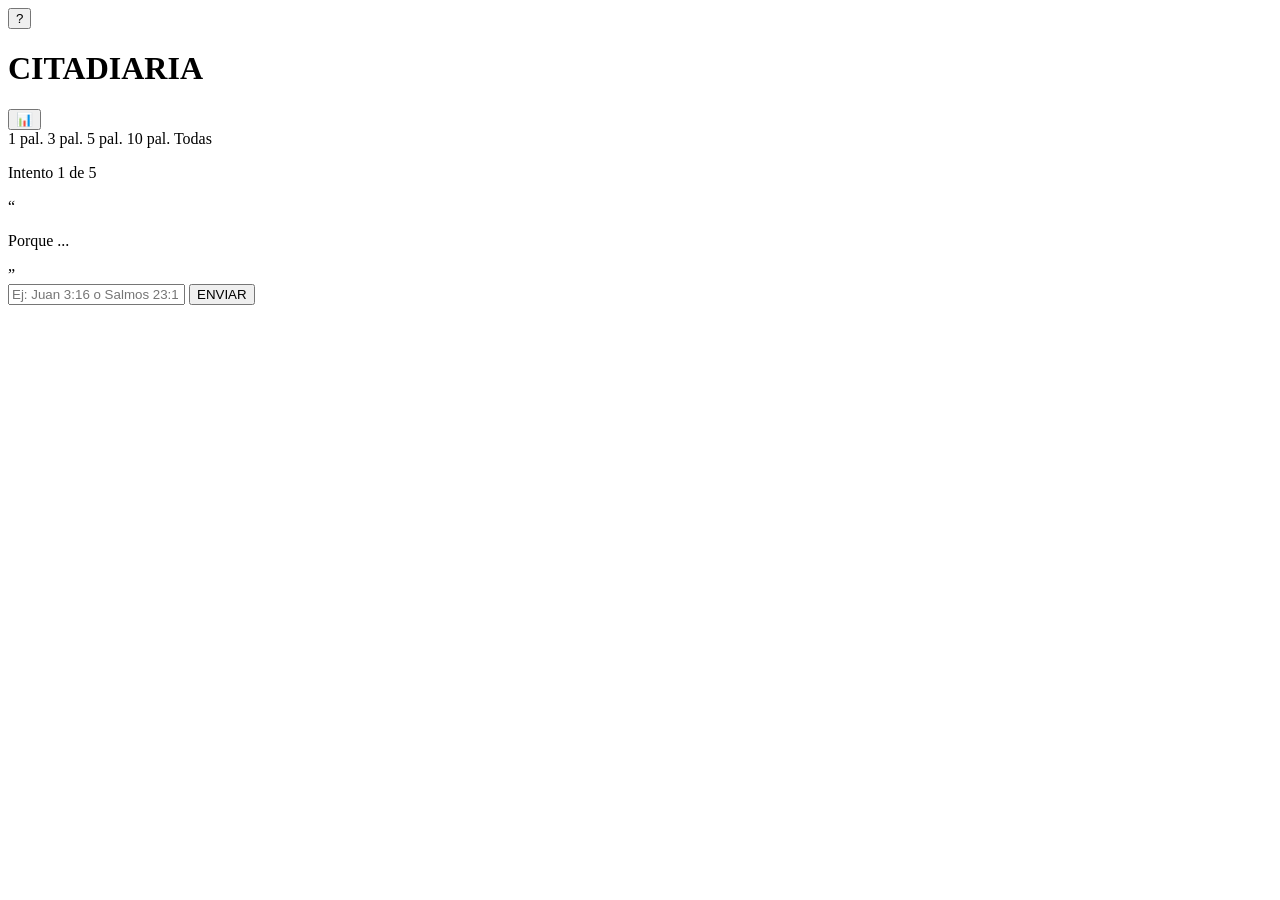
==== Prayerdle.html @ fc04cc3e "Add files via upload" ====
<!DOCTYPE html>
<html lang="es">
<head>
    <meta charset="UTF-8">
    <meta name="viewport" content="width=device-width, initial-scale=1.0, maximum-scale=1.0, user-scalable=no">
    <title>CitaDiaria - El Juego Bíblico</title>
    <link rel="stylesheet" href="style.css">
</head>
<body>

    <div id="game-container">
        
        <!-- Cabecera -->
        <header>
            <div class="header-side">
                <button id="help-btn" class="icon-btn" aria-label="Cómo jugar">?</button>
            </div>
            <h1>CITA<span class="highlight">DIARIA</span></h1>
            <div class="header-side">
                <button id="stats-btn" class="icon-btn" aria-label="Estadísticas">📊</button>
            </div>
        </header>

        <!-- Indicador de Progreso / Intentos -->
        <section id="progress-container">
            <div class="attempts-indicator">
                <span class="attempt-pill active" data-attempt="1">1 pal.</span>
                <span class="attempt-pill" data-attempt="2">3 pal.</span>
                <span class="attempt-pill" data-attempt="3">5 pal.</span>
                <span class="attempt-pill" data-attempt="4">10 pal.</span>
                <span class="attempt-pill" data-attempt="5">Todas</span>
            </div>
            <p id="intentos-restantes">Intento 1 de 5</p>
        </section>

        <!-- Área de la Cita (Donde van apareciendo las palabras) -->
        <main id="quote-container">
            <div class="verse-card">
                <span class="quote-mark">“</span>
                <p id="verse-text" class="verse-text">
                    <!-- Aquí JS insertará las palabras visibles según el intento -->
                    <span class="revealed-word">Porque</span> 
                    <span class="hidden-word">...</span>
                </p>
                <span class="quote-mark">”</span>
            </div>
        </main>

        <!-- Historial de Intentos Fallidos -->
        <section id="guesses-history">
            <!-- JS insertará aquí las respuestas previas del usuario con su feedback -->
            <!-- Ejemplo de cómo se verá: 
            <div class="guess-item wrong">❌ Mateo 5:16</div> 
            -->
        </section>

        <!-- Área de Respuesta del Usuario -->
        <footer id="input-container">
            <form id="guess-form" autocomplete="off">
                <div class="input-wrapper">
                    <input 
                        type="text" 
                        id="verse-input" 
                        placeholder="Ej: Juan 3:16 o Salmos 23:1" 
                        required
                    >
                    <button type="submit" id="submit-btn">ENVIAR</button>
                </div>
            </form>
            <div id="toast-message" class="toast hidden"></div>
        </footer>

    </div>

    <script src="script.js"></script>
</body>
</html>
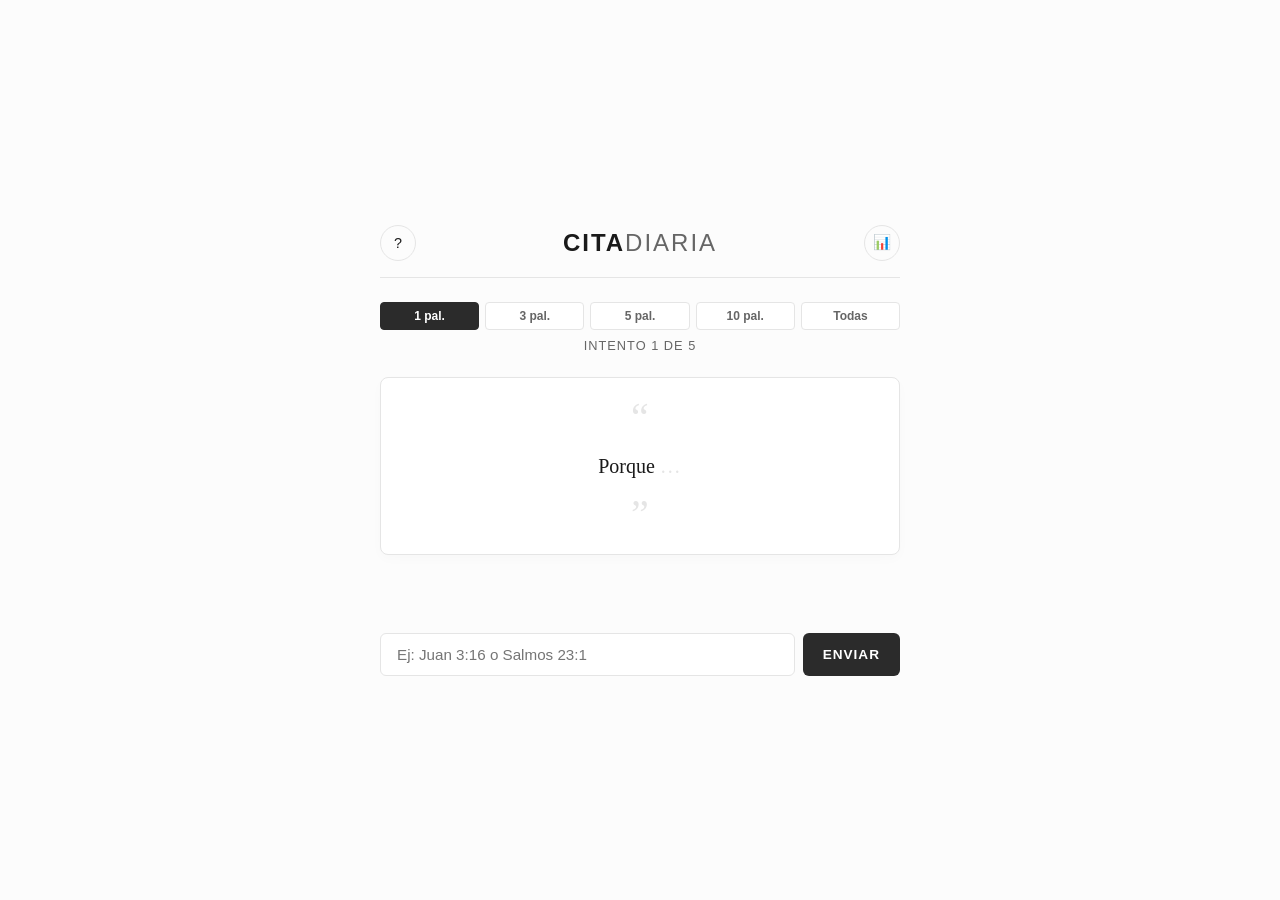
==== commit 9edc8e5a: "Update Prayerdle.html" ====
--- a/Prayerdle.html
+++ b/Prayerdle.html
@@ -4,7 +4,7 @@
     <meta charset="UTF-8">
     <meta name="viewport" content="width=device-width, initial-scale=1.0, maximum-scale=1.0, user-scalable=no">
     <title>CitaDiaria - El Juego Bíblico</title>
-    <link rel="stylesheet" href="style.css">
+    <link rel="stylesheet" href="prayerdle.css">
 </head>
 <body>
 
@@ -72,6 +72,6 @@
 
     </div>
 
-    <script src="script.js"></script>
+    <script src="prayerdle.js"></script>
 </body>
-</html>+</html>
--- a/prayerdle.css
+++ b/prayerdle.css
@@ -0,0 +1,247 @@
+/* ==========================================
+   1. VARIABLES Y CONFIGURACIÓN INICIAL
+   ========================================== */
+:root {
+    --bg-color: #fcfcfc;
+    --card-bg: #ffffff;
+    --text-main: #1a1a1a;
+    --text-muted: #666666;
+    --border-color: #e5e5e5;
+    --border-hover: #1a1a1a;
+    
+    /* Colores de estado sobrios */
+    --accent: #2b2b2b;
+    --accent-light: #f0f0f0;
+    --error: #d32f2f;
+    --error-bg: #fde8e8;
+    --success: #2e7d32;
+    --success-bg: #e8f5e9;
+
+    --font-sans: -apple-system, BlinkMacSystemFont, "Segoe UI", Roboto, Helvetica, Arial, sans-serif;
+    --font-serif: "Georgia", "Times New Roman", serif;
+}
+
+* {
+    box-sizing: border-box;
+    margin: 0;
+    padding: 0;
+}
+
+body {
+    background-color: var(--bg-color);
+    color: var(--text-main);
+    font-family: var(--font-sans);
+    display: flex;
+    justify-content: center;
+    align-items: center;
+    min-height: 100vh;
+    padding: 16px;
+    -webkit-font-smoothing: antialiased;
+}
+
+/* ==========================================
+   2. ESTRUCTURA Y LAYOUT
+   ========================================== */
+#game-container {
+    width: 100%;
+    max-width: 520px;
+    display: flex;
+    flex-direction: column;
+    gap: 24px;
+}
+
+/* Header */
+header {
+    display: flex;
+    justify-content: space-between;
+    align-items: center;
+    padding-bottom: 16px;
+    border-bottom: 1px solid var(--border-color);
+}
+
+h1 {
+    font-size: 1.5rem;
+    font-weight: 700;
+    letter-spacing: 2px;
+}
+
+h1 .highlight {
+    font-weight: 300;
+    color: var(--text-muted);
+}
+
+.icon-btn {
+    background: none;
+    border: 1px solid var(--border-color);
+    border-radius: 50%;
+    width: 36px;
+    height: 36px;
+    cursor: pointer;
+    font-size: 0.9rem;
+    color: var(--text-main);
+    transition: all 0.2s ease;
+}
+
+.icon-btn:hover {
+    border-color: var(--border-hover);
+    background-color: var(--accent-light);
+}
+
+/* ==========================================
+   3. INDICADOR DE PROGRESO (PISTAS)
+   ========================================== */
+#progress-container {
+    display: flex;
+    flex-direction: column;
+    align-items: center;
+    gap: 8px;
+}
+
+.attempts-indicator {
+    display: flex;
+    gap: 6px;
+    width: 100%;
+    justify-content: space-between;
+}
+
+.attempt-pill {
+    flex: 1;
+    text-align: center;
+    padding: 6px 0;
+    font-size: 0.75rem;
+    font-weight: 600;
+    color: var(--text-muted);
+    background-color: var(--card-bg);
+    border: 1px solid var(--border-color);
+    border-radius: 4px;
+    transition: all 0.3s ease;
+}
+
+.attempt-pill.active {
+    background-color: var(--accent);
+    color: #ffffff;
+    border-color: var(--accent);
+}
+
+#intentos-restantes {
+    font-size: 0.8rem;
+    color: var(--text-muted);
+    text-transform: uppercase;
+    letter-spacing: 1px;
+}
+
+/* ==========================================
+   4. TARJETA DE LA CITA BÍBLICA
+   ========================================== */
+#quote-container {
+    width: 100%;
+}
+
+.verse-card {
+    background-color: var(--card-bg);
+    border: 1px solid var(--border-color);
+    border-radius: 8px;
+    padding: 32px 24px;
+    text-align: center;
+    position: relative;
+    box-shadow: 0 4px 12px rgba(0, 0, 0, 0.02);
+}
+
+.quote-mark {
+    font-family: var(--font-serif);
+    font-size: 2.5rem;
+    color: var(--border-color);
+    line-height: 0;
+    display: block;
+    margin: 8px 0;
+}
+
+.verse-text {
+    font-family: var(--font-serif);
+    font-size: 1.25rem;
+    line-height: 1.6;
+    color: var(--text-main);
+    min-height: 80px;
+    display: flex;
+    flex-wrap: wrap;
+    justify-content: center;
+    align-items: center;
+    gap: 6px;
+}
+
+.revealed-word {
+    animation: fadeIn 0.4s ease-in;
+}
+
+.hidden-word {
+    color: var(--border-color);
+    letter-spacing: 2px;
+}
+
+/* ==========================================
+   5. HISTORIAL Y ENTRADA DE TEXTO
+   ========================================== */
+#guesses-history {
+    display: flex;
+    flex-direction: column;
+    gap: 8px;
+    min-height: 30px;
+}
+
+.guess-item {
+    font-size: 0.85rem;
+    padding: 8px 12px;
+    border-radius: 4px;
+    display: flex;
+    align-items: center;
+    gap: 8px;
+}
+
+.guess-item.wrong {
+    background-color: var(--error-bg);
+    color: var(--error);
+}
+
+.input-wrapper {
+    display: flex;
+    gap: 8px;
+}
+
+#verse-input {
+    flex: 1;
+    padding: 12px 16px;
+    border: 1px solid var(--border-color);
+    border-radius: 6px;
+    font-size: 0.95rem;
+    outline: none;
+    background-color: var(--card-bg);
+    color: var(--text-main);
+    transition: border-color 0.2s ease;
+}
+
+#verse-input:focus {
+    border-color: var(--accent);
+}
+
+#submit-btn {
+    padding: 12px 20px;
+    background-color: var(--accent);
+    color: #ffffff;
+    border: none;
+    border-radius: 6px;
+    font-weight: 600;
+    font-size: 0.85rem;
+    letter-spacing: 1px;
+    cursor: pointer;
+    transition: opacity 0.2s ease;
+}
+
+#submit-btn:hover {
+    opacity: 0.9;
+}
+
+/* Animaciones simples */
+@keyframes fadeIn {
+    from { opacity: 0; transform: translateY(3px); }
+    to { opacity: 1; transform: translateY(0); }
+}
